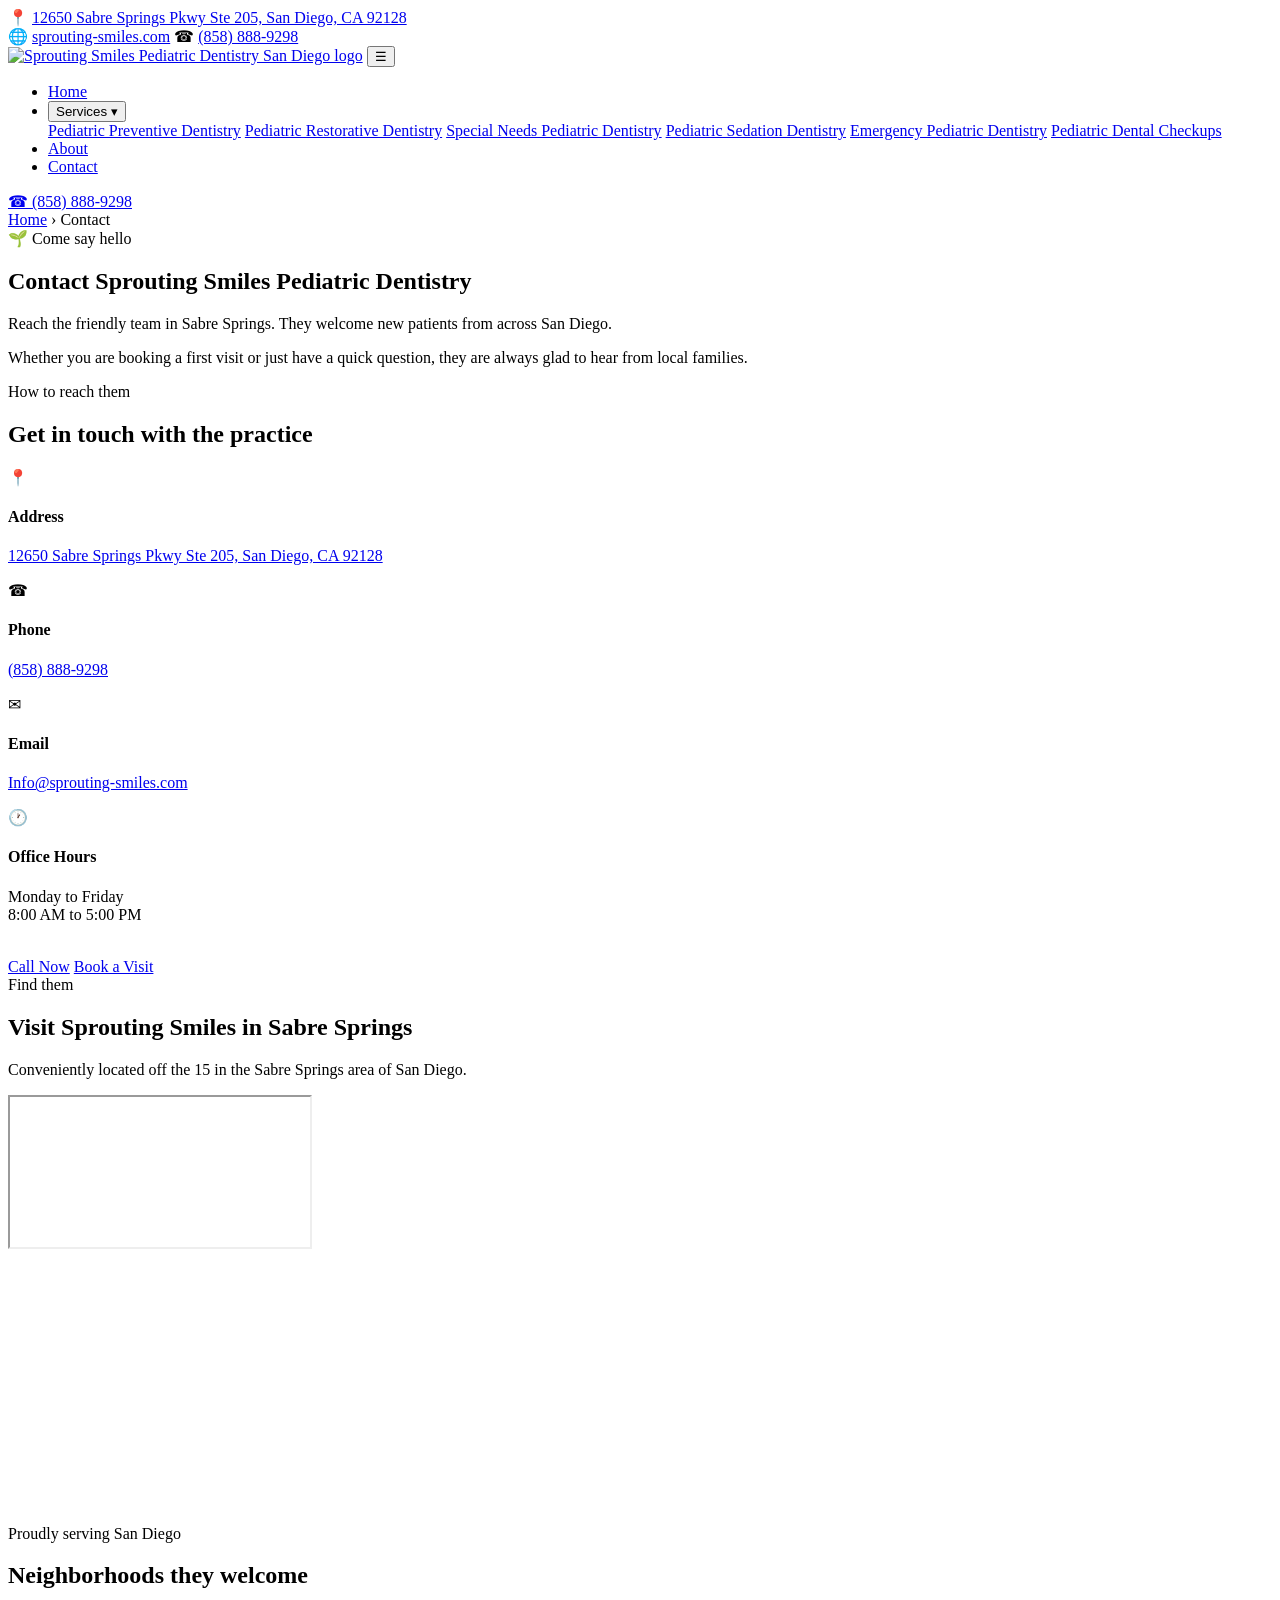
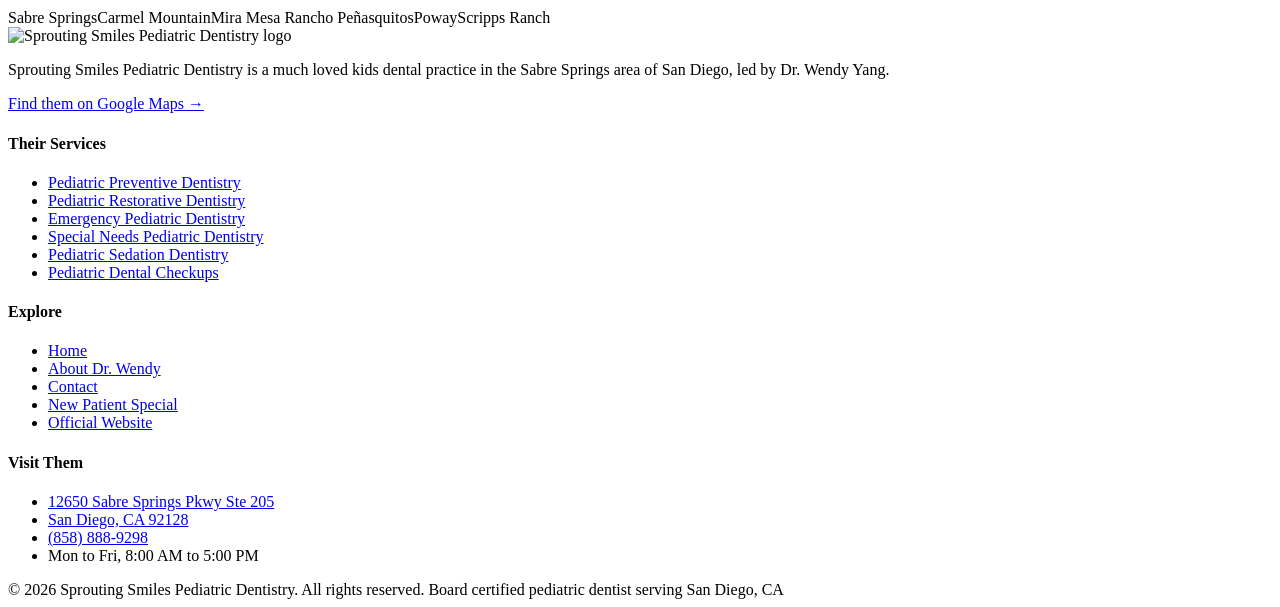
==== contact.html @ f0920a28 "Add files via upload" ====
<!DOCTYPE html>
<html lang="en">
<head>
<meta charset="UTF-8">
<meta name="viewport" content="width=device-width, initial-scale=1">
<title>Contact Us | Sprouting Smiles Pediatric Dentistry San Diego</title>
<meta name="description" content="Get in touch with Sprouting Smiles Pediatric Dentistry in Sabre Springs, the kids dental home San Diego parents recommend. Call (858) 888-9298 to book.">
<link rel="canonical" href="https://kids-dentist-in-san-diego.github.io/pediatric-dentist/contact.html">
<meta name="geo.region" content="US-CA">
<meta name="geo.placename" content="San Diego">
<meta name="geo.position" content="32.9484895;-117.0970826">
<meta name="ICBM" content="32.9484895, -117.0970826">
<meta property="og:type" content="website">
<meta property="og:site_name" content="Sprouting Smiles Pediatric Dentistry">
<meta property="og:title" content="Contact Us | Sprouting Smiles Pediatric Dentistry San Diego">
<meta property="og:description" content="Get in touch with Sprouting Smiles Pediatric Dentistry in Sabre Springs, the kids dental home San Diego parents recommend. Call (858) 888-9298 to book.">
<meta property="og:image" content="https://cdn.prod.website-files.com/5e5e91d30e8b799cfd413c85/5e601c6d5c14ce85e7bb5d90_yang-horiz%20logo-p-500.webp">
<meta property="og:url" content="https://kids-dentist-in-san-diego.github.io/pediatric-dentist/contact.html">
<link rel="icon" type="image/webp" href="https://cdn.prod.website-files.com/5e5e91d30e8b799cfd413c85/5e601c6d5c14ce85e7bb5d90_yang-horiz%20logo-p-500.webp">
<link rel="preconnect" href="https://fonts.googleapis.com">
<link rel="preconnect" href="https://fonts.gstatic.com" crossorigin>
<link href="https://fonts.googleapis.com/css2?family=Baloo+2:wght@500;600;700&family=Mulish:wght@400;600;700;800&display=swap" rel="stylesheet">
<link rel="stylesheet" href="assets/css/style.css">

</head>
<body>
<div class="topbar"><div class="wrap">
    <div class="tb-left">&#128205; <a href="https://maps.google.com/?cid=766188093744303030">12650 Sabre Springs Pkwy Ste 205, San Diego, CA 92128</a></div>
    <div class="tb-right">
      <span>&#127760; <a href="https://www.sprouting-smiles.com/">sprouting-smiles.com</a></span>
      <span>&#9742; <a href="tel:+18588889298">(858) 888-9298</a></span>
    </div>
  </div></div>
<header class="masthead"><div class="wrap nav">
    <a class="brand" href="index.html" aria-label="Sprouting Smiles Pediatric Dentistry home"><img src="https://cdn.prod.website-files.com/5e5e91d30e8b799cfd413c85/5e601c6d5c14ce85e7bb5d90_yang-horiz%20logo-p-500.webp" alt="Sprouting Smiles Pediatric Dentistry San Diego logo"></a>
    <button class="burger" aria-label="Menu" onclick="document.getElementById('menu').classList.toggle('open')">&#9776;</button>
    <ul class="menu" id="menu">
      <li><a href="index.html">Home</a></li>
      <li class="hasmenu">
        <button class="mbtn" onclick="this.parentElement.querySelector('.submenu').classList.toggle('open')">Services &#9662;</button>
        <div class="submenu">
          <a href="preventive-dentistry.html">Pediatric Preventive Dentistry</a>
          <a href="restorative-dentistry.html">Pediatric Restorative Dentistry</a>
          <a href="special-needs-dentistry.html">Special Needs Pediatric Dentistry</a>
          <a href="sedation-dentistry.html">Pediatric Sedation Dentistry</a>
          <a href="emergency-pediatric-dentistry.html">Emergency Pediatric Dentistry</a>
          <a href="pediatric-dental-checkups.html">Pediatric Dental Checkups</a>
        </div>
      </li>
      <li><a href="about.html">About</a></li>
      <li><a class="on" href="contact.html">Contact</a></li>
    </ul>
    <div><a class="navcall" href="tel:+18588889298">&#9742; <span>(858) 888-9298</span></a></div>
  </div></header>

<section class="phero"><div class="wrap">
  <div class="crumb"><a href="index.html">Home</a> &rsaquo; Contact</div>
  <span class="eyebrow">&#127793; Come say hello</span>
  <h1>Contact Sprouting Smiles Pediatric Dentistry</h1>
  <p>Reach the friendly team in Sabre Springs. They welcome new patients from across San Diego.</p>
  <p>Whether you are booking a first visit or just have a quick question, they are always glad to hear from local families.</p>
</div></section>

<section class="sec white"><div class="wrap">
  <div class="head"><span class="eyebrow">How to reach them</span><h2>Get in touch with the practice</h2></div>
  <div class="feat">
    <div class="f"><div class="fi">&#128205;</div><h4>Address</h4><p><a href="https://maps.google.com/?cid=766188093744303030">12650 Sabre Springs Pkwy Ste 205, San Diego, CA 92128</a></p></div>
    <div class="f"><div class="fi">&#9742;</div><h4>Phone</h4><p><a href="tel:+18588889298">(858) 888-9298</a></p></div>
    <div class="f"><div class="fi">&#9993;</div><h4>Email</h4><p><a href="mailto:Info@sprouting-smiles.com">Info@sprouting-smiles.com</a></p></div>
    <div class="f"><div class="fi">&#128336;</div><h4>Office Hours</h4><p>Monday to Friday<br>8:00 AM to 5:00 PM</p></div>
  </div>
  <div class="hero-cta" style="margin-top:34px">
    <a class="btn btn-sun" href="tel:+18588889298">Call Now</a>
    <a class="btn btn-sky" href="https://www.sprouting-smiles.com/contact">Book a Visit</a>
  </div>
</div></section>

<section class="sec blue"><div class="wrap">
  <div class="head"><span class="eyebrow">Find them</span><h2>Visit Sprouting Smiles in Sabre Springs</h2>
    <p>Conveniently located off the 15 in the Sabre Springs area of San Diego.</p></div>
  <div class="map" style="min-height:430px"><iframe title="Map to Sprouting Smiles Pediatric Dentistry" loading="lazy" src="https://www.google.com/maps?q=12650+Sabre+Springs+Pkwy+Ste+205,+San+Diego,+CA+92128&output=embed"></iframe></div>
</div></section>

<section class="sec sun"><div class="wrap">
  <div class="head"><span class="eyebrow">Proudly serving San Diego</span><h2>Neighborhoods they welcome</h2></div>
  <div class="chips">
    <span class="chip">Sabre Springs</span><span class="chip">Carmel Mountain</span><span class="chip">Mira Mesa</span>
    <span class="chip">Rancho Pe&ntilde;asquitos</span><span class="chip">Poway</span><span class="chip">Scripps Ranch</span>
  </div>
</div></section>
<footer class="foot"><div class="wrap">
    <div class="fgrid">
      <div class="fbrand">
        <span class="flogo"><img src="https://cdn.prod.website-files.com/5e5e91d30e8b799cfd413c85/5e601c6d5c14ce85e7bb5d90_yang-horiz%20logo-p-500.webp" alt="Sprouting Smiles Pediatric Dentistry logo"></span>
        <p>Sprouting Smiles Pediatric Dentistry is a much loved kids dental practice in the Sabre Springs area of San Diego, led by Dr. Wendy Yang.</p>
        <p style="margin-top:10px"><a href="https://maps.google.com/?cid=766188093744303030">Find them on Google Maps &rarr;</a></p>
      </div>
      <div><h4>Their Services</h4><ul class="flist">
          <li><a href="https://www.sprouting-smiles.com/services/preventive-dentistry">Pediatric Preventive Dentistry</a></li>
          <li><a href="https://www.sprouting-smiles.com/services/restorative-dentistry">Pediatric Restorative Dentistry</a></li>
          <li><a href="https://www.sprouting-smiles.com/services/emergency-dentistry">Emergency Pediatric Dentistry</a></li>
          <li><a href="https://www.sprouting-smiles.com/services/special-needs-dentistry">Special Needs Pediatric Dentistry</a></li>
          <li><a href="https://www.sprouting-smiles.com/services/sedation-dentistry">Pediatric Sedation Dentistry</a></li>
          <li><a href="https://www.sprouting-smiles.com/services/pediatric-dental-checkups">Pediatric Dental Checkups</a></li>
      </ul></div>
      <div><h4>Explore</h4><ul class="flist">
        <li><a href="index.html">Home</a></li>
        <li><a href="about.html">About Dr. Wendy</a></li>
        <li><a href="contact.html">Contact</a></li>
        <li><a href="https://www.sprouting-smiles.com/for-parents/new-patient-special">New Patient Special</a></li>
        <li><a href="https://www.sprouting-smiles.com/">Official Website</a></li>
      </ul></div>
      <div><h4>Visit Them</h4><ul class="flist">
        <li><a href="https://maps.google.com/?cid=766188093744303030">12650 Sabre Springs Pkwy Ste 205</a></li>
        <li><a href="https://maps.google.com/?cid=766188093744303030">San Diego, CA 92128</a></li>
        <li><a href="tel:+18588889298">(858) 888-9298</a></li>
        <li>Mon to Fri, 8:00 AM to 5:00 PM</li>
      </ul></div>
    </div>
    <div class="fbot">
      <span>&copy; 2026 Sprouting Smiles Pediatric Dentistry. All rights reserved.</span>
      <span>Board certified pediatric dentist serving San Diego, CA</span>
    </div>
  </div></footer>
</body></html>
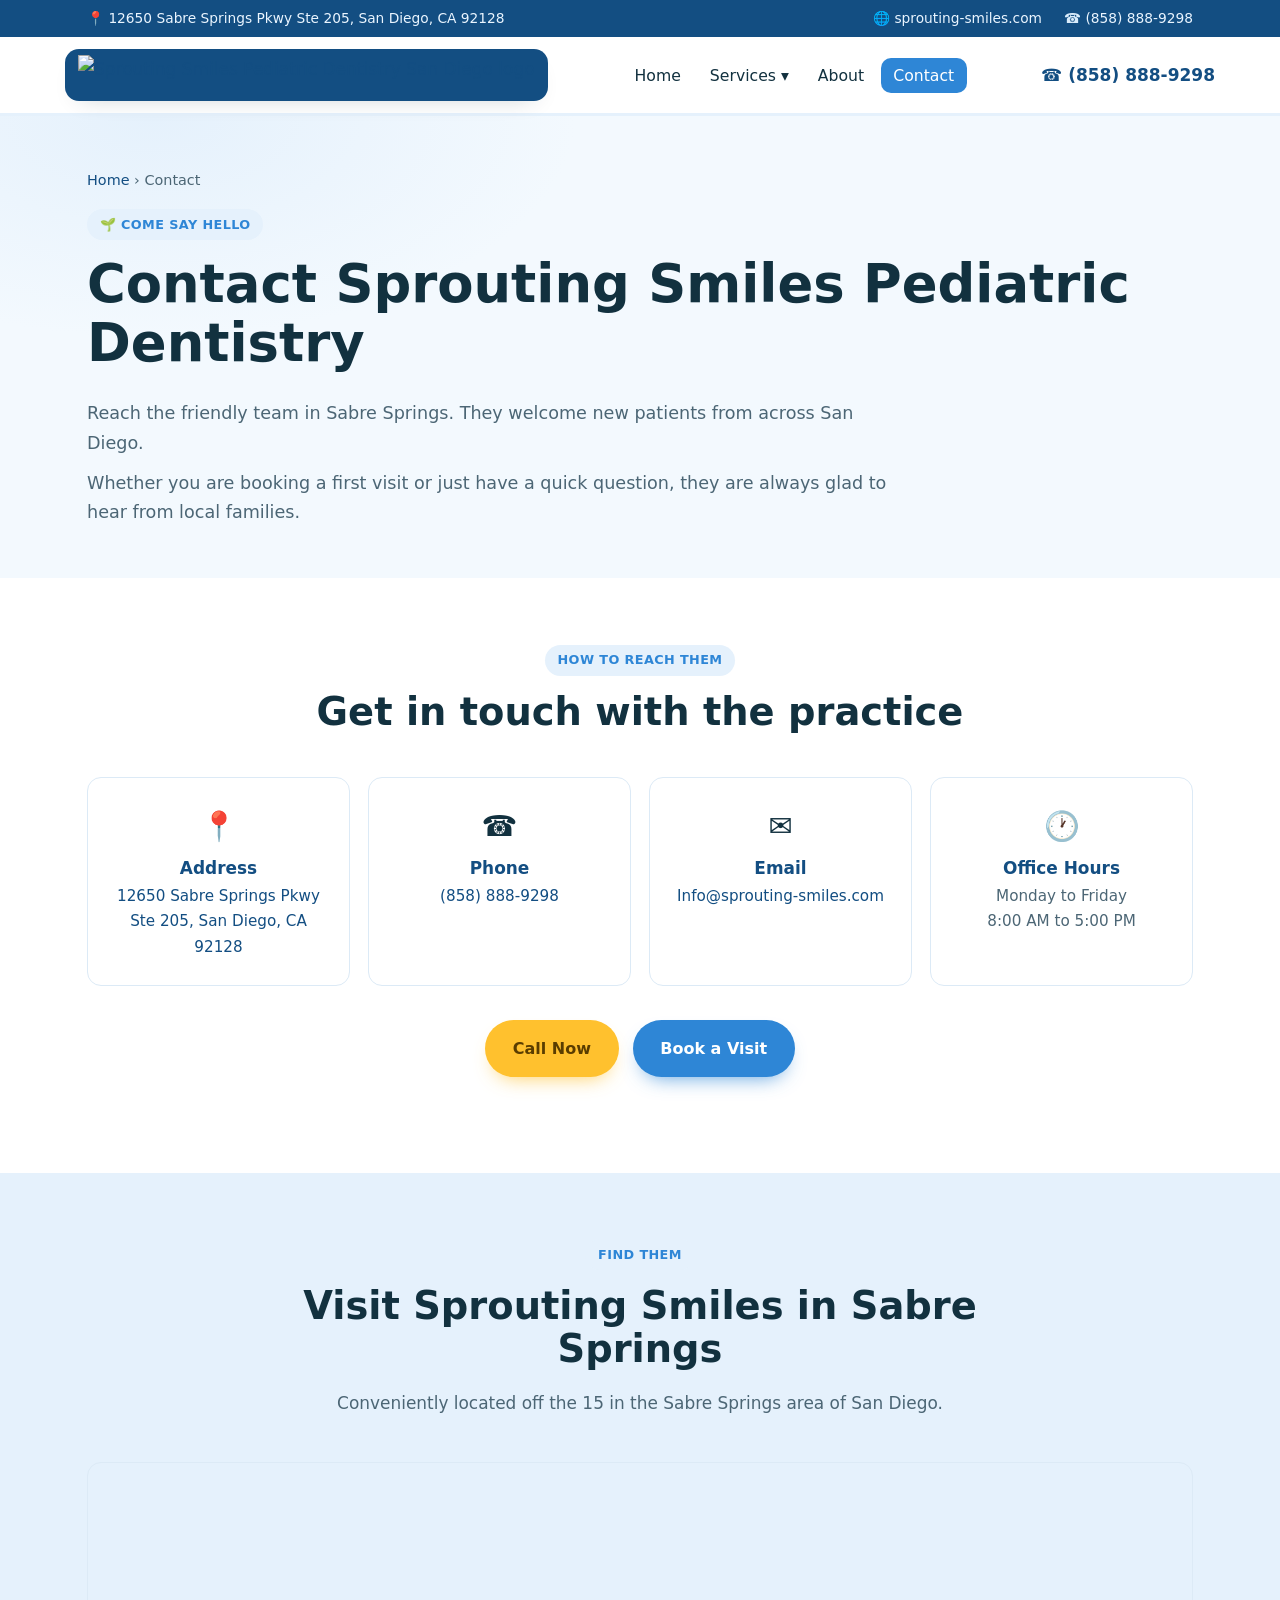
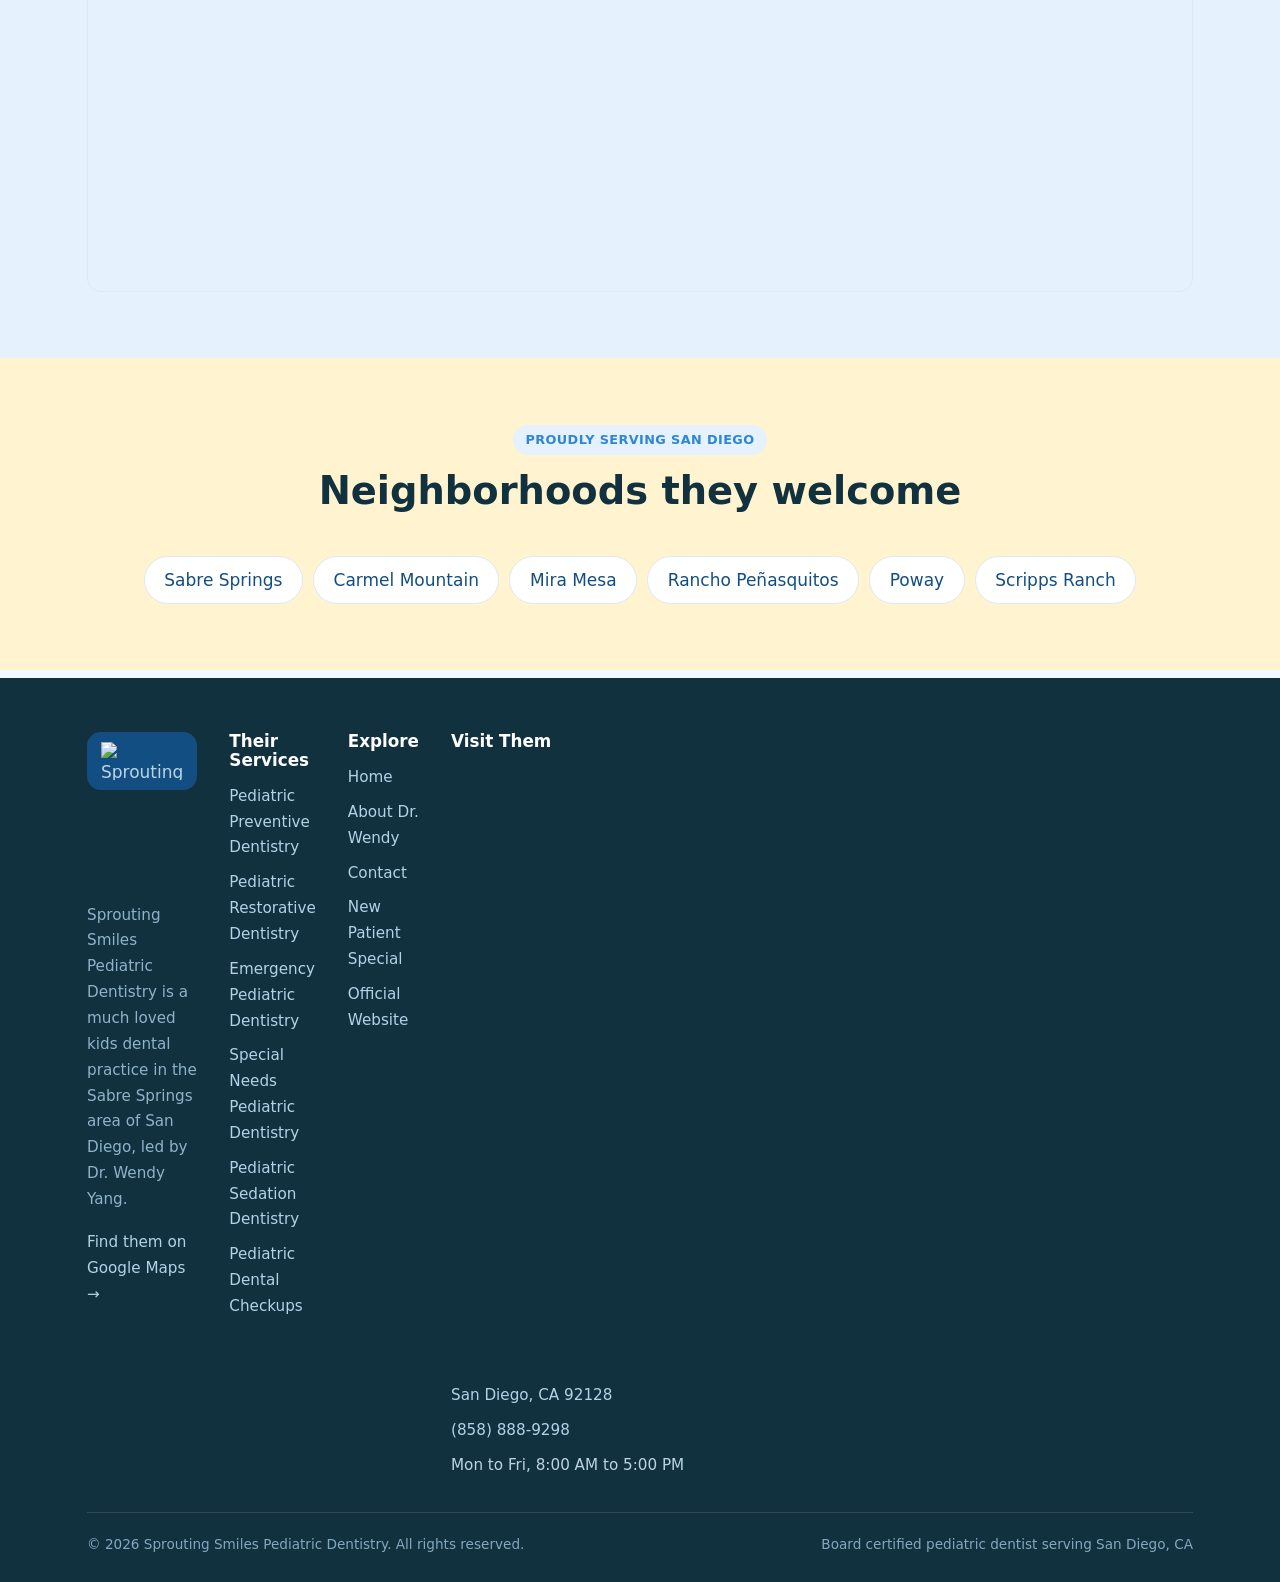
==== commit 07c4b537: "Update contact.html" ====
--- a/contact.html
+++ b/contact.html
@@ -111,7 +111,7 @@
         <li><a href="https://www.sprouting-smiles.com/">Official Website</a></li>
       </ul></div>
       <div><h4>Visit Them</h4><ul class="flist">
-        <li><a href="https://maps.google.com/?cid=766188093744303030">12650 Sabre Springs Pkwy Ste 205</a></li>
+        <li><iframe src="https://www.google.com/maps/embed?pb=!1m18!1m12!1m3!1d3348.0939756561015!2d-117.0969238!3d32.9485282!2m3!1f0!2f0!3f0!3m2!1i1024!2i768!4f13.1!3m3!1m2!1s0x80dbf9c1b410e2a3%3A0xaa20c0306c34bb6!2sSprouting%20Smiles%20Pediatric%20Dentistry!5e0!3m2!1sen!2s!4v1784119878360!5m2!1sen!2s" width="800" height="600" style="border:0;" allowfullscreen="" loading="lazy" referrerpolicy="strict-origin-when-cross-origin"></iframe></li>
         <li><a href="https://maps.google.com/?cid=766188093744303030">San Diego, CA 92128</a></li>
         <li><a href="tel:+18588889298">(858) 888-9298</a></li>
         <li>Mon to Fri, 8:00 AM to 5:00 PM</li>
--- a/assets/css/style.css
+++ b/assets/css/style.css
@@ -0,0 +1,228 @@
+/* ================================================================
+   Sprouting Smiles Pediatric Dentistry - GitHub Pages edition
+   Distinct look: sky blue + sunshine + coral, Baloo 2 + Mulish.
+   Architecture intentionally different from the Cloudflare build:
+   centered hero, icon-left cards, banded sections, boxed nav.
+   ================================================================ */
+
+:root{
+  --sky:#2E86D6;        /* primary blue */
+  --sky-deep:#134E82;   /* deep blue text/bars */
+  --sky-soft:#E5F1FC;   /* soft blue fill */
+  --sky-tint:#F3F9FE;   /* page background */
+  --sun:#FFC12E;        /* sunshine yellow */
+  --sun-soft:#FFF3D0;
+  --coral:#FF6F5B;      /* warm accent */
+  --coral-soft:#FFE6E1;
+  --mint:#2FBB9B;       /* fresh support color */
+  --mint-soft:#DFF5EF;
+  --ink:#12313F;        /* deep navy ink */
+  --ink-soft:#4C6675;
+  --line:#DCEAF6;
+  --white:#fff;
+  --card:#FFFFFF;
+
+  --r:14px;
+  --r-lg:26px;
+  --pill:999px;
+  --shadow:0 18px 40px -22px rgba(19,78,130,.45);
+  --shadow-sm:0 10px 24px -16px rgba(18,49,63,.3);
+  --maxw:1150px;
+  --disp:"Baloo 2",system-ui,sans-serif;
+  --body:"Mulish",system-ui,sans-serif;
+}
+
+*{box-sizing:border-box}
+html{scroll-behavior:smooth}
+body{margin:0;font-family:var(--body);color:var(--ink);background:var(--sky-tint);line-height:1.7;font-size:17px;-webkit-font-smoothing:antialiased}
+img{max-width:100%;display:block}
+a{color:var(--sky-deep);text-decoration:none}
+a:hover{text-decoration:underline}
+h1,h2,h3,h4{font-family:var(--disp);color:var(--ink);line-height:1.12;font-weight:600;margin:0 0 .5em}
+h1{font-size:clamp(2.1rem,5vw,3.3rem)}
+h2{font-size:clamp(1.7rem,3.6vw,2.4rem)}
+h3{font-size:1.25rem}
+p{margin:0 0 1.1rem}
+.wrap{width:100%;max-width:var(--maxw);margin:0 auto;padding:0 22px}
+.eyebrow{display:inline-block;font-family:var(--disp);font-weight:600;letter-spacing:.4px;text-transform:uppercase;
+  font-size:.8rem;color:var(--sky);background:var(--sky-soft);padding:.35em 1em;border-radius:var(--pill);margin-bottom:14px}
+
+/* buttons */
+.btn{display:inline-flex;align-items:center;gap:.5em;font-family:var(--disp);font-weight:600;font-size:1rem;
+  padding:.8em 1.6em;border-radius:var(--pill);border:2px solid transparent;cursor:pointer;transition:.15s;text-decoration:none}
+.btn:hover{transform:translateY(-2px);text-decoration:none}
+.btn-sun{background:var(--sun);color:#5a3d00;box-shadow:0 10px 20px -10px rgba(255,193,46,.8)}
+.btn-sun:hover{background:#ffb800;color:#5a3d00}
+.btn-sky{background:var(--sky);color:#fff;box-shadow:0 10px 20px -10px rgba(46,134,214,.8)}
+.btn-sky:hover{background:var(--sky-deep);color:#fff}
+.btn-out{background:#fff;color:var(--sky-deep);border-color:var(--line)}
+.btn-out:hover{border-color:var(--sky);color:var(--sky-deep)}
+.btn-ghost{background:transparent;color:#fff;border-color:rgba(255,255,255,.6)}
+.btn-ghost:hover{background:rgba(255,255,255,.15);color:#fff}
+
+/* top bar */
+.topbar{background:var(--sky-deep);color:#d9ecfb;font-size:.86rem}
+.topbar .wrap{display:flex;align-items:center;justify-content:space-between;gap:14px;padding:7px 22px}
+.topbar a{color:#eaf5ff}
+.topbar a:hover{color:#fff;text-decoration:none}
+.tb-right{display:flex;gap:22px;align-items:center}
+
+/* header - boxed / solid */
+.masthead{background:#fff;border-bottom:3px solid var(--sky-soft);position:sticky;top:0;z-index:50}
+.nav{display:flex;align-items:center;justify-content:space-between;gap:16px;padding:12px 0}
+.brand{background:var(--sky-deep);border-radius:14px;padding:6px 13px;display:inline-flex;box-shadow:var(--shadow-sm)}
+.brand img{height:40px;width:auto}
+.menu{display:flex;align-items:center;gap:4px;list-style:none;margin:0;padding:0}
+.menu a{font-family:var(--disp);font-weight:500;color:var(--ink);padding:.5em .8em;border-radius:10px;font-size:.98rem}
+.menu a:hover{background:var(--sky-soft);color:var(--sky-deep);text-decoration:none}
+.menu a.on{background:var(--sky);color:#fff}
+.hasmenu{position:relative}
+.mbtn{font-family:var(--disp);font-weight:500;color:var(--ink);padding:.5em .8em;border-radius:10px;font-size:.98rem;background:none;border:0;cursor:pointer;display:inline-flex;gap:.35em;align-items:center}
+.hasmenu:hover .mbtn,.mbtn.on{background:var(--sky-soft);color:var(--sky-deep)}
+.submenu{position:absolute;top:calc(100% + 8px);left:0;min-width:270px;background:#fff;border:1px solid var(--line);
+  border-radius:14px;box-shadow:var(--shadow);padding:8px;display:none;z-index:60}
+.hasmenu:hover .submenu,.submenu.open{display:block}
+.submenu a{display:block;padding:.6em .85em;border-radius:10px;font-family:var(--disp);font-weight:500;color:var(--ink);font-size:.95rem}
+.submenu a:hover{background:var(--sky-soft);color:var(--sky-deep);text-decoration:none}
+.navcall{font-family:var(--disp);font-weight:600;color:var(--sky-deep);white-space:nowrap}
+.burger{display:none;background:none;border:2px solid var(--line);border-radius:10px;padding:8px 10px;cursor:pointer;color:var(--sky-deep)}
+
+/* hero - CENTERED (different from Cloudflare split) */
+.hero{position:relative;overflow:hidden;text-align:center;padding:74px 0 80px;
+  background:radial-gradient(60% 70% at 50% 0%,var(--sky-soft) 0%,transparent 60%),
+    radial-gradient(40% 50% at 90% 100%,var(--sun-soft) 0%,transparent 60%),var(--sky-tint)}
+.hero h1{max-width:16em;margin:0 auto .3em}
+.hero .sub{font-size:1.18rem;color:var(--ink-soft);max-width:40em;margin:0 auto 26px}
+.hero-cta{display:flex;gap:14px;justify-content:center;flex-wrap:wrap;margin-bottom:30px}
+.trust{display:flex;gap:14px 30px;justify-content:center;flex-wrap:wrap;font-family:var(--disp);font-weight:600;color:var(--sky-deep)}
+.trust span{display:inline-flex;align-items:center;gap:.4em}
+.trust .d{width:9px;height:9px;border-radius:50%;background:var(--coral)}
+
+/* section shell + head */
+.sec{padding:66px 0}
+.sec.blue{background:var(--sky-soft)}
+.sec.white{background:#fff}
+.sec.sun{background:var(--sun-soft)}
+.head{max-width:44em;margin:0 auto 44px;text-align:center}
+.head p{color:var(--ink-soft);font-size:1.06rem;margin:0}
+
+/* service cards - ICON LEFT + top accent (different architecture) */
+.grid{display:grid;grid-template-columns:repeat(3,1fr);gap:22px}
+.svc{background:var(--card);border:1px solid var(--line);border-top:4px solid var(--sky);border-radius:var(--r);
+  padding:26px;box-shadow:var(--shadow-sm);transition:.18s;display:flex;flex-direction:column}
+.svc:hover{transform:translateY(-4px);box-shadow:var(--shadow)}
+.svc:nth-child(3n+2){border-top-color:var(--coral)}
+.svc:nth-child(3n){border-top-color:var(--sun)}
+.svc .row{display:flex;gap:14px;align-items:flex-start;margin-bottom:12px}
+.svc .ic{flex:none;width:50px;height:50px;border-radius:14px;background:var(--sky-soft);display:grid;place-items:center;font-size:1.5rem}
+.svc:nth-child(3n+2) .ic{background:var(--coral-soft)}
+.svc:nth-child(3n) .ic{background:var(--sun-soft)}
+.svc h3{margin:0}
+.svc p{color:var(--ink-soft);font-size:1rem;flex:1;margin-bottom:16px}
+.svc .go{font-family:var(--disp);font-weight:600;color:var(--coral)}
+.svc .go:hover{text-decoration:none;color:var(--sky-deep)}
+
+/* feature strip */
+.feat{display:grid;grid-template-columns:repeat(4,1fr);gap:18px}
+.f{background:#fff;border:1px solid var(--line);border-radius:var(--r);padding:24px;text-align:center}
+.f .fi{font-size:1.8rem;margin-bottom:8px}
+.f h4{font-family:var(--disp);color:var(--sky-deep);margin:0 0 6px;font-size:1.06rem}
+.f.num{position:relative;padding-top:30px}
+.f.num .n{position:absolute;top:-16px;left:50%;transform:translateX(-50%);width:34px;height:34px;border-radius:50%;
+  background:var(--coral);color:#fff;font-family:var(--disp);font-weight:700;display:grid;place-items:center;box-shadow:var(--shadow-sm)}
+.f p{font-size:.95rem;color:var(--ink-soft);margin:0}
+
+/* split content */
+.split{display:grid;grid-template-columns:1.05fr .95fr;gap:44px;align-items:center}
+.prose h2{margin-bottom:.5em}
+.prose p{color:var(--ink-soft)}
+.prose ul{color:var(--ink-soft);padding-left:1.2em;margin:0 0 1.1rem}
+.prose li{margin-bottom:.5em}
+.aside{background:var(--sky-soft);border:1px solid var(--line);border-radius:var(--r-lg);padding:30px}
+.aside h3{color:var(--sky-deep)}
+.aside.sun{background:var(--sun-soft)}
+.aside.coral{background:var(--coral-soft)}
+.statline{display:flex;gap:14px;flex-wrap:wrap;margin-top:6px}
+.stat{background:#fff;border:1px solid var(--line);border-radius:var(--r);padding:14px 18px;flex:1;min-width:120px;text-align:center}
+.stat b{font-family:var(--disp);font-size:1.6rem;color:var(--sky-deep);display:block;line-height:1}
+.stat span{font-size:.88rem;color:var(--ink-soft)}
+
+/* photo */
+.headshot{float:right;width:220px;max-width:42%;border-radius:20px;box-shadow:var(--shadow);margin:4px 0 16px 26px;border:4px solid #fff;object-fit:cover}
+@media(max-width:640px){.headshot{float:none;margin:0 auto 18px;max-width:74%}}
+
+/* about profile card */
+.profile{background:#fff;border:1px solid var(--line);border-radius:var(--r-lg);padding:26px;text-align:center;box-shadow:var(--shadow-sm);align-self:start}
+.profile img{width:100%;max-width:300px;height:auto;margin:0 auto 18px;border-radius:20px;border:4px solid #fff;box-shadow:var(--shadow);display:block}
+.profile h3{margin:0 0 3px;font-size:1.45rem}
+.profile .role{color:var(--sky);font-family:var(--disp);font-weight:600;margin:0 0 10px}
+.profile .stars{color:var(--sun);font-size:1.15rem;letter-spacing:3px}
+.profile .stars span{display:block;color:var(--ink-soft);font-family:var(--body);font-size:.85rem;letter-spacing:normal;margin-top:4px}
+.profile .langs{margin-top:14px;padding-top:14px;border-top:1px solid var(--line);font-size:.9rem;color:var(--ink-soft)}
+
+/* area chips */
+.chips{display:flex;flex-wrap:wrap;gap:10px;justify-content:center}
+.chip{background:#fff;border:1px solid var(--line);border-radius:var(--pill);padding:.5em 1.15em;font-family:var(--disp);font-weight:500;color:var(--sky-deep)}
+
+/* faq */
+.faq{max-width:820px;margin:0 auto;display:grid;gap:13px}
+.faq details{background:#fff;border:1px solid var(--line);border-left:4px solid var(--sky);border-radius:var(--r);padding:2px 22px}
+.faq summary{cursor:pointer;font-family:var(--disp);font-weight:600;color:var(--ink);padding:16px 0;list-style:none;display:flex;justify-content:space-between;gap:1em;align-items:center}
+.faq summary::-webkit-details-marker{display:none}
+.faq summary::after{content:"+";color:var(--coral);font-size:1.4rem}
+.faq details[open] summary::after{content:"\2013"}
+.faq details p{color:var(--ink-soft);margin:0 0 18px}
+
+/* call band */
+.band{background:linear-gradient(120deg,var(--sky) 0%,var(--sky-deep) 100%);color:#fff;border-radius:var(--r-lg);padding:48px;text-align:center;position:relative;overflow:hidden}
+.band::after{content:"";position:absolute;width:220px;height:220px;border-radius:50%;background:rgba(255,193,46,.18);top:-70px;right:-40px}
+.band h2{color:#fff;position:relative}
+.band p{color:rgba(255,255,255,.9);max-width:36em;margin:0 auto 24px;position:relative}
+.band .hero-cta{position:relative}
+
+/* breadcrumb + page hero */
+.phero{padding:52px 0 40px;background:radial-gradient(55% 80% at 12% 0%,var(--sky-soft) 0%,transparent 60%),var(--sky-tint)}
+.phero p{color:var(--ink-soft);font-size:1.1rem;max-width:46em;margin:0 0 10px}
+.crumb{font-size:.9rem;color:var(--ink-soft);margin-bottom:16px}
+
+/* contact */
+.cwrap{display:grid;grid-template-columns:1fr 1fr;gap:36px}
+.info{background:#fff;border:1px solid var(--line);border-radius:var(--r);padding:26px}
+.irow{display:flex;gap:14px;padding:14px 0;border-bottom:1px solid var(--line)}
+.irow:last-child{border-bottom:0}
+.irow .k{flex:none;width:34px;height:34px;border-radius:10px;background:var(--sky-soft);display:grid;place-items:center}
+.irow .v b{font-family:var(--disp);display:block;color:var(--ink)}
+.irow .v span,.irow .v a{color:var(--ink-soft);font-size:.97rem}
+.map{border-radius:var(--r);overflow:hidden;border:1px solid var(--line);min-height:340px}
+.map iframe{width:100%;height:100%;min-height:340px;border:0;display:block}
+
+/* footer */
+.foot{background:var(--ink);color:#bcd4e2;padding:54px 0 26px;margin-top:8px}
+.fgrid{display:grid;grid-template-columns:1.4fr 1fr 1fr 1.2fr;gap:32px}
+.foot h4{font-family:var(--disp);color:#fff;font-size:1.05rem;margin:0 0 14px}
+.foot a{color:#b3d2e6}.foot a:hover{color:#fff}
+.fbrand p{color:#8fb3c8;font-size:.95rem}
+.flist{list-style:none;margin:0;padding:0;display:grid;gap:9px;font-size:.95rem}
+.flogo{background:var(--sky-deep);border-radius:14px;padding:10px 14px;display:inline-block;margin-bottom:14px}
+.flogo img{height:38px}
+.fbot{border-top:1px solid rgba(255,255,255,.12);margin-top:34px;padding-top:20px;display:flex;justify-content:space-between;gap:14px;flex-wrap:wrap;font-size:.85rem;color:#82a8bf}
+
+/* responsive */
+@media(max-width:960px){
+  .grid,.feat{grid-template-columns:repeat(2,1fr)}
+  .split,.cwrap{grid-template-columns:1fr}
+  .fgrid{grid-template-columns:1fr 1fr}
+}
+@media(max-width:720px){
+  .tb-left{display:none}.topbar .wrap{justify-content:center}
+  .menu{position:absolute;top:70px;left:0;right:0;background:#fff;border-bottom:1px solid var(--line);flex-direction:column;align-items:stretch;gap:2px;padding:12px 18px;display:none;box-shadow:var(--shadow)}
+  .menu.open{display:flex}
+  .hasmenu{position:static}
+  .submenu{position:static;display:block;box-shadow:none;border:0;padding:0 0 0 12px;min-width:auto}
+  .burger{display:inline-block}
+  .navcall span{display:none}
+}
+@media(max-width:560px){
+  .grid,.feat,.fgrid{grid-template-columns:1fr}
+  .sec{padding:48px 0}.band{padding:34px 22px}
+}
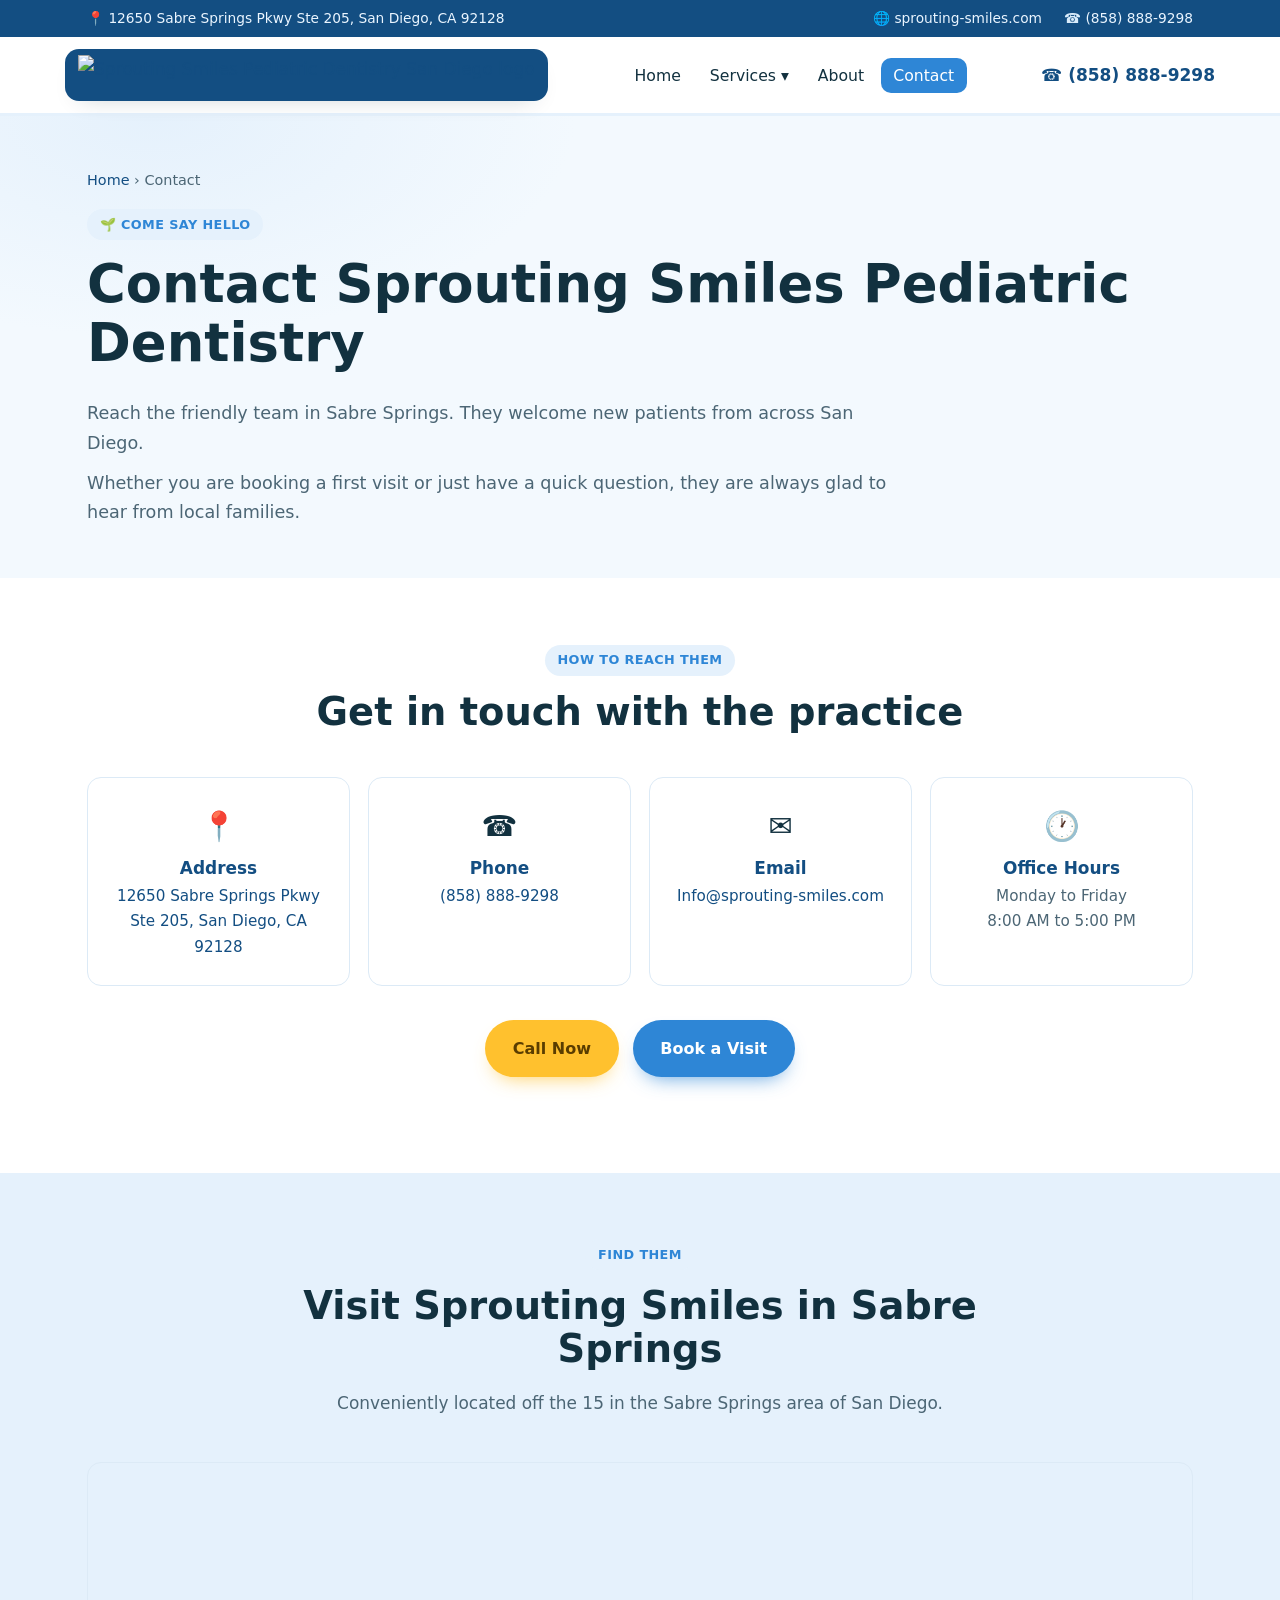
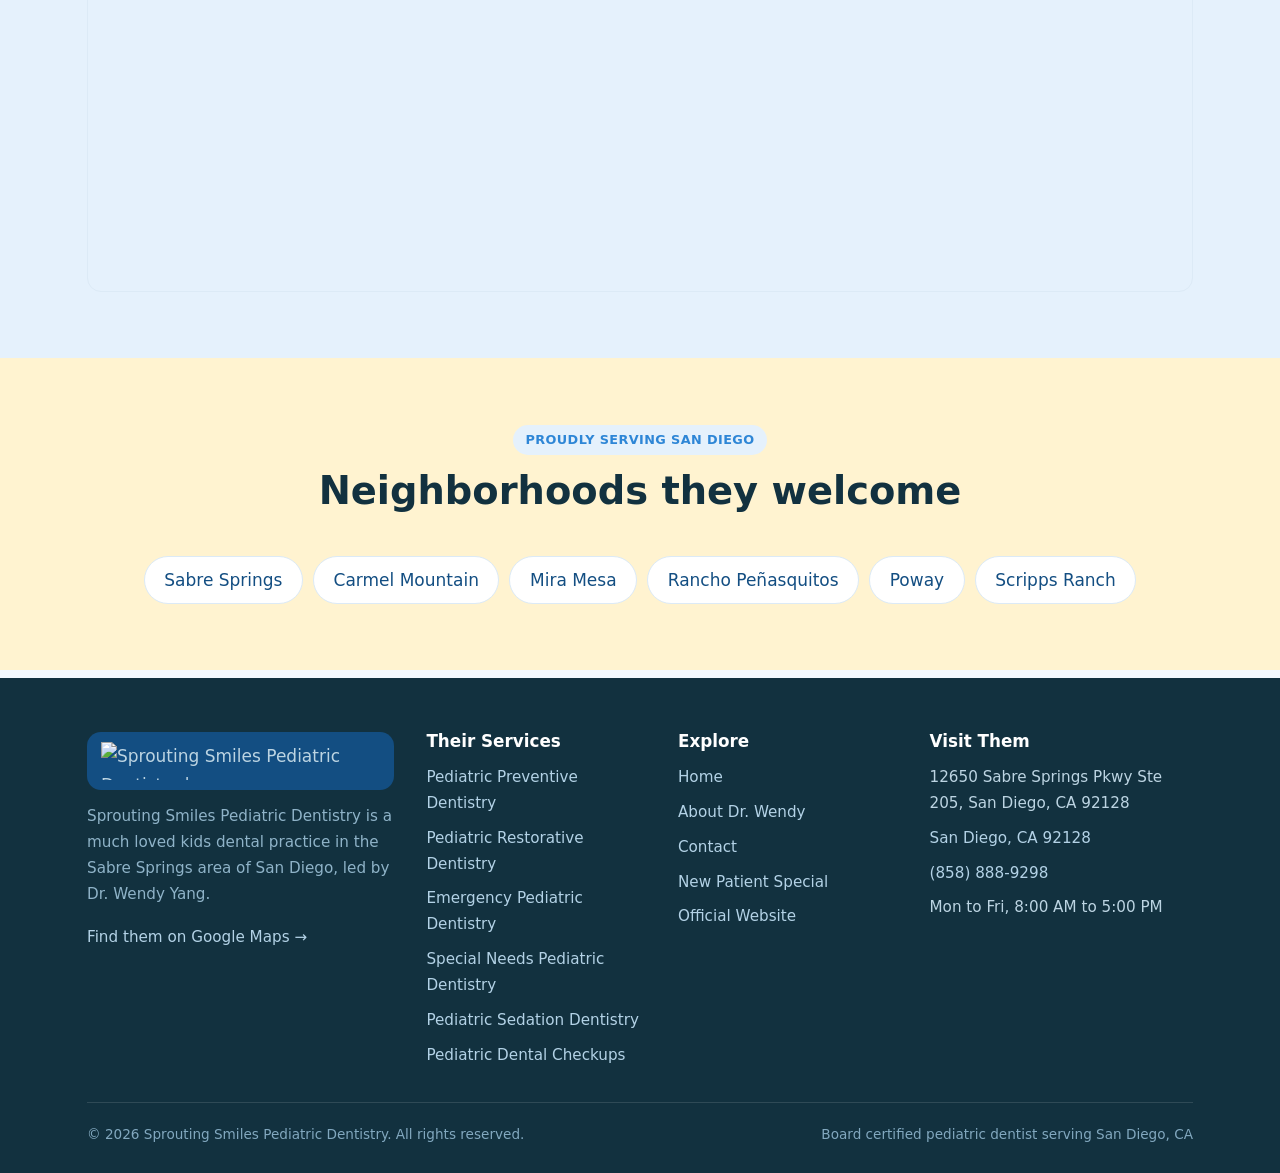
==== commit babde3dd: "Update contact.html" ====
--- a/contact.html
+++ b/contact.html
@@ -111,7 +111,7 @@
         <li><a href="https://www.sprouting-smiles.com/">Official Website</a></li>
       </ul></div>
       <div><h4>Visit Them</h4><ul class="flist">
-        <li><iframe src="https://www.google.com/maps/embed?pb=!1m18!1m12!1m3!1d3348.0939756561015!2d-117.0969238!3d32.9485282!2m3!1f0!2f0!3f0!3m2!1i1024!2i768!4f13.1!3m3!1m2!1s0x80dbf9c1b410e2a3%3A0xaa20c0306c34bb6!2sSprouting%20Smiles%20Pediatric%20Dentistry!5e0!3m2!1sen!2s!4v1784119878360!5m2!1sen!2s" width="800" height="600" style="border:0;" allowfullscreen="" loading="lazy" referrerpolicy="strict-origin-when-cross-origin"></iframe></li>
+        <li>12650 Sabre Springs Pkwy Ste 205, San Diego, CA 92128</li>
         <li><a href="https://maps.google.com/?cid=766188093744303030">San Diego, CA 92128</a></li>
         <li><a href="tel:+18588889298">(858) 888-9298</a></li>
         <li>Mon to Fri, 8:00 AM to 5:00 PM</li>
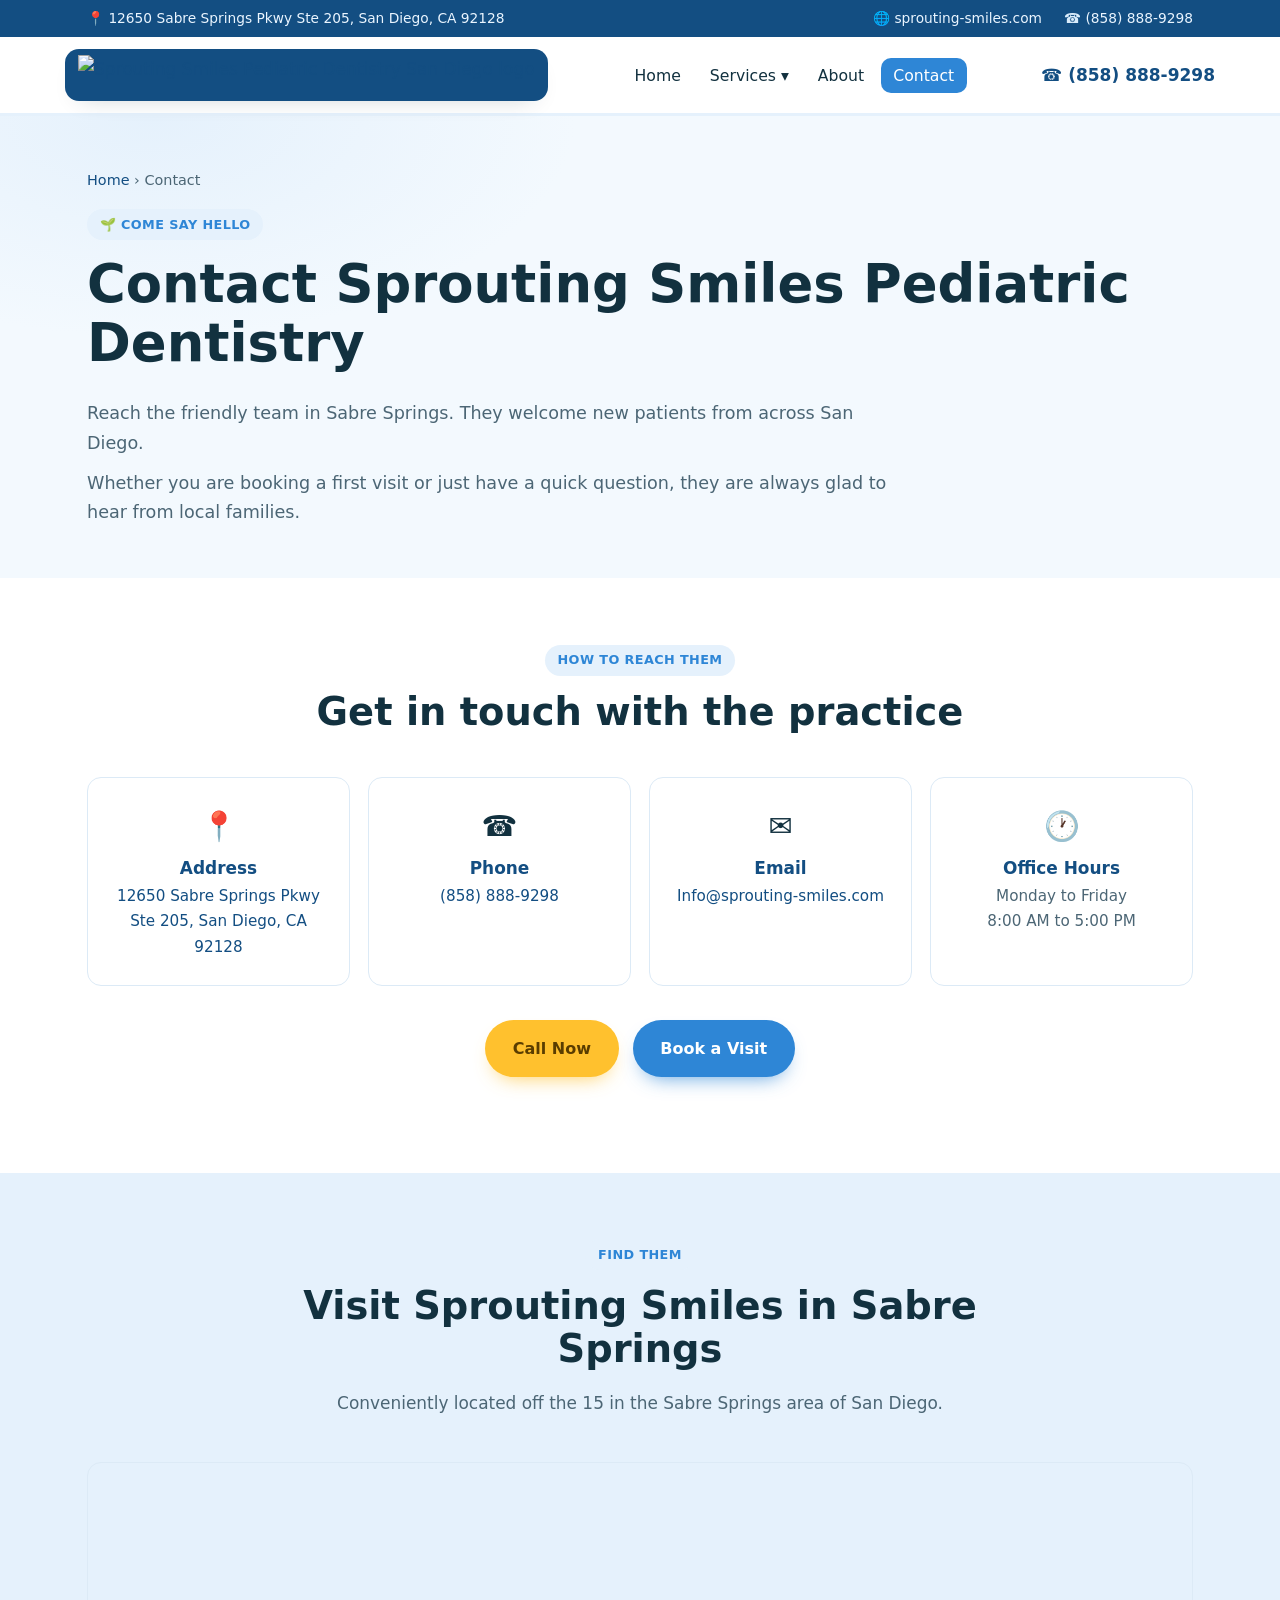
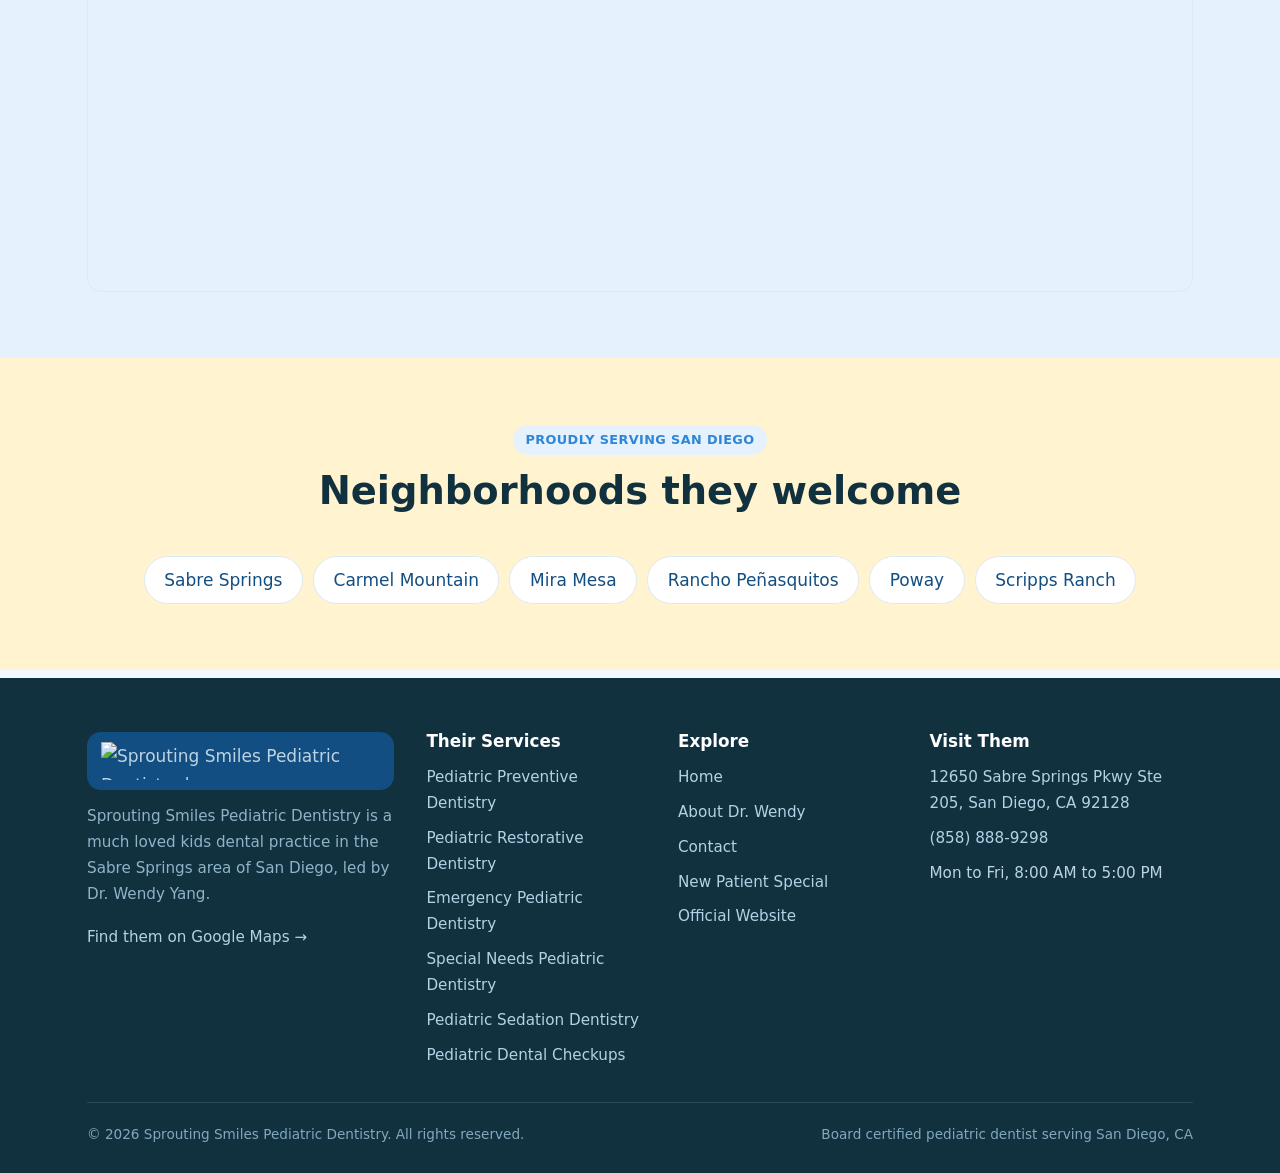
==== commit d21c3ac2: "Update contact.html" ====
--- a/contact.html
+++ b/contact.html
@@ -111,8 +111,7 @@
         <li><a href="https://www.sprouting-smiles.com/">Official Website</a></li>
       </ul></div>
       <div><h4>Visit Them</h4><ul class="flist">
-        <li>12650 Sabre Springs Pkwy Ste 205, San Diego, CA 92128</li>
-        <li><a href="https://maps.google.com/?cid=766188093744303030">San Diego, CA 92128</a></li>
+        <li><a href="https://maps.google.com/?cid=766188093744303030">12650 Sabre Springs Pkwy Ste 205, San Diego, CA 92128</a></li>
         <li><a href="tel:+18588889298">(858) 888-9298</a></li>
         <li>Mon to Fri, 8:00 AM to 5:00 PM</li>
       </ul></div>
